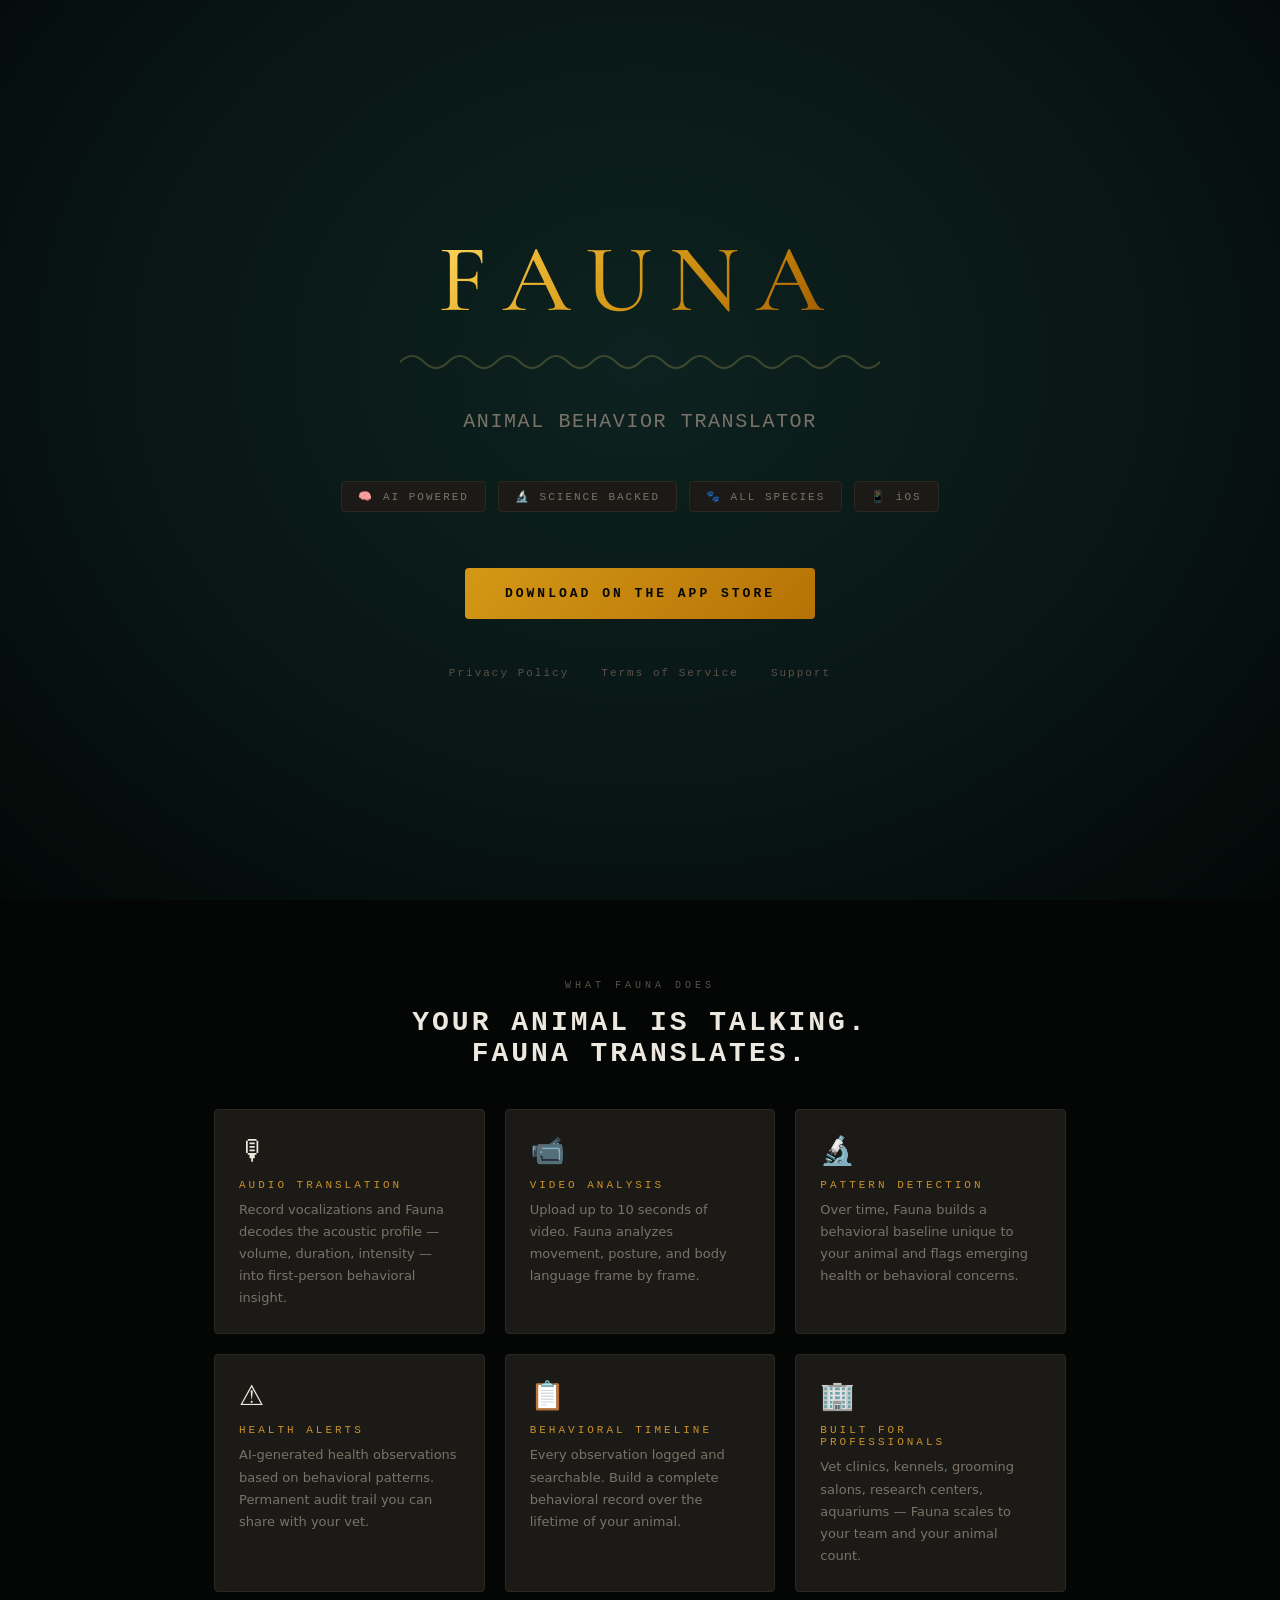
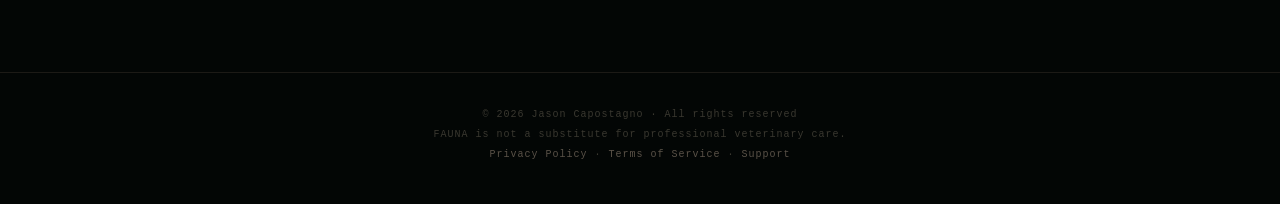
==== index.html @ 4f7bb205 "Create index.html" ====
<!DOCTYPE html>
<html lang="en">
<head>
<meta charset="UTF-8">
<meta name="viewport" content="width=device-width, initial-scale=1.0">
<title>Fauna — Animal Behavior Translator</title>
<style>
  @import url('https://fonts.googleapis.com/css2?family=Cormorant+Garamond:wght@400;500;600&display=swap');
  * { margin:0; padding:0; box-sizing:border-box; }
  body { background:#030605; color:#ede8df; font-family:system-ui,-apple-system,sans-serif; min-height:100vh; }
  .hero { min-height:100vh; display:flex; flex-direction:column; align-items:center; justify-content:center; padding:40px 24px; text-align:center; background:radial-gradient(ellipse at 50% 40%, #0d2220 0%, #081614 55%, #030807 100%); }
  .wordmark { font-family:'Cormorant Garamond',serif; font-weight:500; font-size:clamp(48px,10vw,96px); letter-spacing:0.18em; background:linear-gradient(135deg, #ffde6c 0%, #eebc3a 20%, #d49816 50%, #b67206 80%, #945002 100%); -webkit-background-clip:text; -webkit-text-fill-color:transparent; background-clip:text; margin-bottom:8px; }
  .wave { width:clamp(200px,60vw,480px); height:32px; margin-bottom:32px; }
  .tagline { font-size:clamp(14px,2.5vw,20px); color:#7a7268; letter-spacing:0.08em; margin-bottom:48px; font-family:monospace; }
  .pills { display:flex; gap:12px; flex-wrap:wrap; justify-content:center; margin-bottom:56px; }
  .pill { background:#1c1a16; border:1px solid #2c2820; border-radius:4px; padding:8px 16px; font-family:monospace; font-size:11px; letter-spacing:2px; color:#7a7268; }
  .cta { background:linear-gradient(135deg,#d49816,#b67206); color:#030605; font-family:monospace; font-weight:700; letter-spacing:3px; font-size:13px; border:none; border-radius:4px; padding:18px 40px; cursor:pointer; text-decoration:none; display:inline-block; }
  .links { display:flex; gap:32px; margin-top:48px; flex-wrap:wrap; justify-content:center; }
  .links a { color:#5a5248; font-family:monospace; font-size:11px; letter-spacing:2px; text-decoration:none; }
  .links a:hover { color:#ede8df; }
  .features { padding:80px 24px; max-width:900px; margin:0 auto; }
  .features-grid { display:grid; grid-template-columns:repeat(auto-fit,minmax(260px,1fr)); gap:20px; margin-top:40px; }
  .feature-card { background:#1c1a16; border:1px solid #2c2820; border-radius:4px; padding:24px; }
  .feature-icon { font-size:28px; margin-bottom:12px; }
  .feature-title { font-family:monospace; font-size:11px; letter-spacing:3px; color:#c8922a; margin-bottom:8px; }
  .feature-desc { font-size:13px; color:#7a7268; line-height:1.7; }
  .section-label { font-family:monospace; font-size:10px; letter-spacing:4px; color:#5a5248; text-align:center; margin-bottom:16px; }
  .section-title { font-family:monospace; font-size:clamp(18px,3vw,28px); letter-spacing:3px; color:#ede8df; text-align:center; }
  footer { border-top:1px solid #1c1a16; padding:32px 24px; text-align:center; }
  footer p { font-family:monospace; font-size:10px; color:#3a3830; letter-spacing:1px; line-height:2; }
</style>
</head>
<body>

<div class="hero">
  <div class="wordmark">FAUNA</div>
  <svg class="wave" viewBox="0 0 480 32" fill="none" xmlns="http://www.w3.org/2000/svg">
    <path d="M0 16 Q12 4, 24 16 Q36 28, 48 16 Q60 4, 72 16 Q84 28, 96 16 Q108 4, 120 16 Q132 28, 144 16 Q156 4, 168 16 Q180 28, 192 16 Q204 4, 216 16 Q228 28, 240 16 Q252 4, 264 16 Q276 28, 288 16 Q300 4, 312 16 Q324 28, 336 16 Q348 4, 360 16 Q372 28, 384 16 Q396 4, 408 16 Q420 28, 432 16 Q444 4, 456 16 Q468 28, 480 16" stroke="url(#gold)" stroke-width="2" stroke-linecap="round"/>
    <defs>
      <linearGradient id="gold" x1="0" y1="0" x2="480" y2="0">
        <stop offset="0%" stop-color="#ffde6c" stop-opacity="0.2"/>
        <stop offset="30%" stop-color="#d49816" stop-opacity="0.8"/>
        <stop offset="70%" stop-color="#d49816" stop-opacity="0.8"/>
        <stop offset="100%" stop-color="#945002" stop-opacity="0.2"/>
      </linearGradient>
    </defs>
  </svg>
  <p class="tagline">ANIMAL BEHAVIOR TRANSLATOR</p>
  <div class="pills">
    <div class="pill">🧠 AI POWERED</div>
    <div class="pill">🔬 SCIENCE BACKED</div>
    <div class="pill">🐾 ALL SPECIES</div>
    <div class="pill">📱 iOS</div>
  </div>
  <a class="cta" href="#">DOWNLOAD ON THE APP STORE</a>
  <div class="links">
    <a href="privacy.html">Privacy Policy</a>
    <a href="terms.html">Terms of Service</a>
    <a href="support.html">Support</a>
  </div>
</div>

<div class="features">
  <p class="section-label">WHAT FAUNA DOES</p>
  <h2 class="section-title">YOUR ANIMAL IS TALKING.<br>FAUNA TRANSLATES.</h2>
  <div class="features-grid">
    <div class="feature-card">
      <div class="feature-icon">🎙</div>
      <div class="feature-title">AUDIO TRANSLATION</div>
      <div class="feature-desc">Record vocalizations and Fauna decodes the acoustic profile — volume, duration, intensity — into first-person behavioral insight.</div>
    </div>
    <div class="feature-card">
      <div class="feature-icon">📹</div>
      <div class="feature-title">VIDEO ANALYSIS</div>
      <div class="feature-desc">Upload up to 10 seconds of video. Fauna analyzes movement, posture, and body language frame by frame.</div>
    </div>
    <div class="feature-card">
      <div class="feature-icon">🔬</div>
      <div class="feature-title">PATTERN DETECTION</div>
      <div class="feature-desc">Over time, Fauna builds a behavioral baseline unique to your animal and flags emerging health or behavioral concerns.</div>
    </div>
    <div class="feature-card">
      <div class="feature-icon">⚠️</div>
      <div class="feature-title">HEALTH ALERTS</div>
      <div class="feature-desc">AI-generated health observations based on behavioral patterns. Permanent audit trail you can share with your vet.</div>
    </div>
    <div class="feature-card">
      <div class="feature-icon">📋</div>
      <div class="feature-title">BEHAVIORAL TIMELINE</div>
      <div class="feature-desc">Every observation logged and searchable. Build a complete behavioral record over the lifetime of your animal.</div>
    </div>
    <div class="feature-card">
      <div class="feature-icon">🏢</div>
      <div class="feature-title">BUILT FOR PROFESSIONALS</div>
      <div class="feature-desc">Vet clinics, kennels, grooming salons, research centers, aquariums — Fauna scales to your team and your animal count.</div>
    </div>
  </div>
</div>

<footer>
  <p>© 2026 Jason Capostagno · All rights reserved</p>
  <p>FAUNA is not a substitute for professional veterinary care.</p>
  <p><a href="privacy.html" style="color:#5a5248;text-decoration:none;">Privacy Policy</a> · <a href="terms.html" style="color:#5a5248;text-decoration:none;">Terms of Service</a> · <a href="support.html" style="color:#5a5248;text-decoration:none;">Support</a></p>
</footer>

</body>
</html>
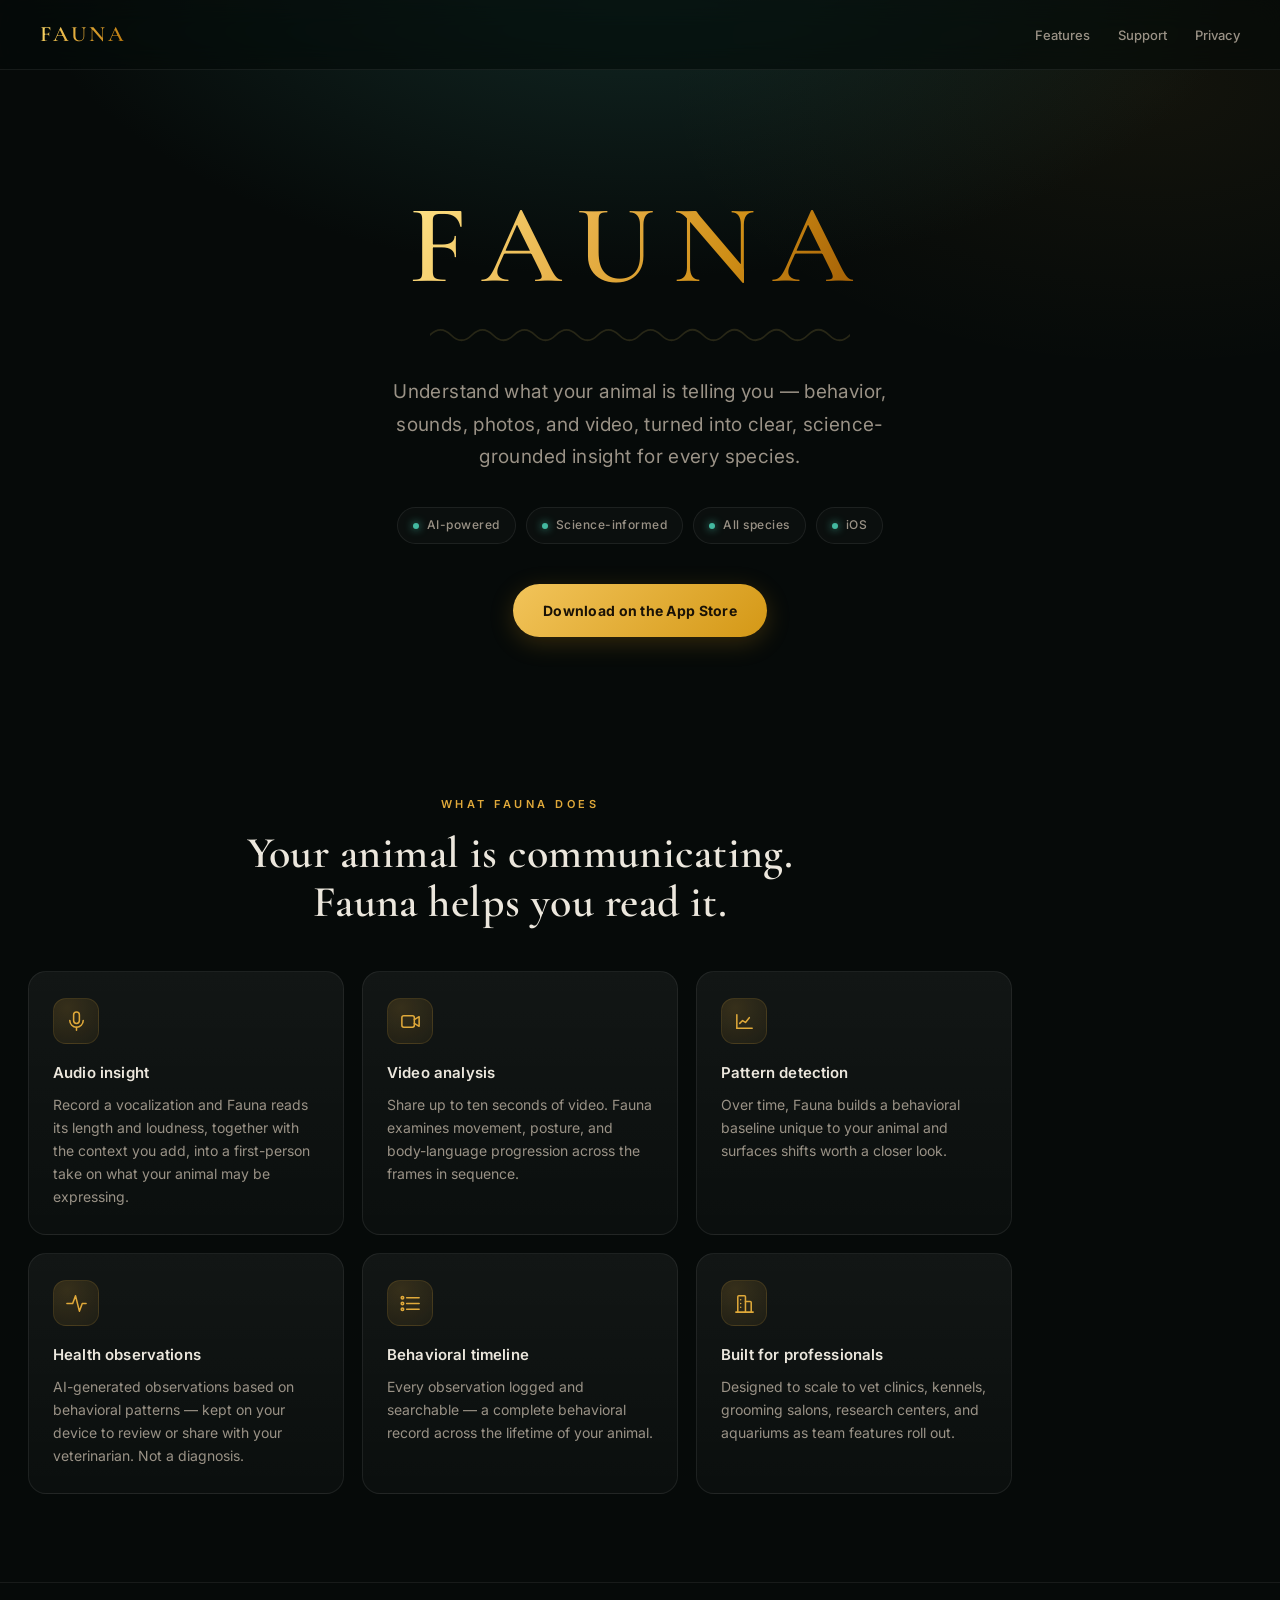
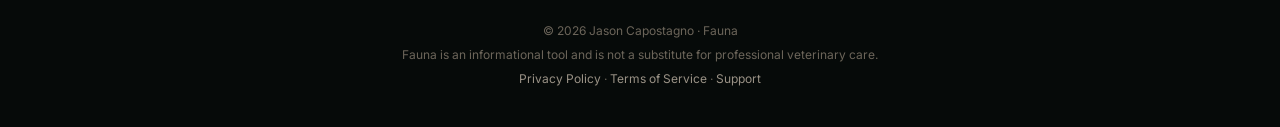
==== commit a9a44652: "Redesign site + publish accurate legal pages - New shared styles.css (modern dark Fauna look: Cormor" ====
--- a/index.html
+++ b/index.html
@@ -3,104 +3,85 @@
 <head>
 <meta charset="UTF-8">
 <meta name="viewport" content="width=device-width, initial-scale=1.0">
-<title>Fauna — Animal Behavior Translator</title>
-<style>
-  @import url('https://fonts.googleapis.com/css2?family=Cormorant+Garamond:wght@400;500;600&display=swap');
-  * { margin:0; padding:0; box-sizing:border-box; }
-  body { background:#030605; color:#ede8df; font-family:system-ui,-apple-system,sans-serif; min-height:100vh; }
-  .hero { min-height:100vh; display:flex; flex-direction:column; align-items:center; justify-content:center; padding:40px 24px; text-align:center; background:radial-gradient(ellipse at 50% 40%, #0d2220 0%, #081614 55%, #030807 100%); }
-  .wordmark { font-family:'Cormorant Garamond',serif; font-weight:500; font-size:clamp(48px,10vw,96px); letter-spacing:0.18em; background:linear-gradient(135deg, #ffde6c 0%, #eebc3a 20%, #d49816 50%, #b67206 80%, #945002 100%); -webkit-background-clip:text; -webkit-text-fill-color:transparent; background-clip:text; margin-bottom:8px; }
-  .wave { width:clamp(200px,60vw,480px); height:32px; margin-bottom:32px; }
-  .tagline { font-size:clamp(14px,2.5vw,20px); color:#7a7268; letter-spacing:0.08em; margin-bottom:48px; font-family:monospace; }
-  .pills { display:flex; gap:12px; flex-wrap:wrap; justify-content:center; margin-bottom:56px; }
-  .pill { background:#1c1a16; border:1px solid #2c2820; border-radius:4px; padding:8px 16px; font-family:monospace; font-size:11px; letter-spacing:2px; color:#7a7268; }
-  .cta { background:linear-gradient(135deg,#d49816,#b67206); color:#030605; font-family:monospace; font-weight:700; letter-spacing:3px; font-size:13px; border:none; border-radius:4px; padding:18px 40px; cursor:pointer; text-decoration:none; display:inline-block; }
-  .links { display:flex; gap:32px; margin-top:48px; flex-wrap:wrap; justify-content:center; }
-  .links a { color:#5a5248; font-family:monospace; font-size:11px; letter-spacing:2px; text-decoration:none; }
-  .links a:hover { color:#ede8df; }
-  .features { padding:80px 24px; max-width:900px; margin:0 auto; }
-  .features-grid { display:grid; grid-template-columns:repeat(auto-fit,minmax(260px,1fr)); gap:20px; margin-top:40px; }
-  .feature-card { background:#1c1a16; border:1px solid #2c2820; border-radius:4px; padding:24px; }
-  .feature-icon { font-size:28px; margin-bottom:12px; }
-  .feature-title { font-family:monospace; font-size:11px; letter-spacing:3px; color:#c8922a; margin-bottom:8px; }
-  .feature-desc { font-size:13px; color:#7a7268; line-height:1.7; }
-  .section-label { font-family:monospace; font-size:10px; letter-spacing:4px; color:#5a5248; text-align:center; margin-bottom:16px; }
-  .section-title { font-family:monospace; font-size:clamp(18px,3vw,28px); letter-spacing:3px; color:#ede8df; text-align:center; }
-  footer { border-top:1px solid #1c1a16; padding:32px 24px; text-align:center; }
-  footer p { font-family:monospace; font-size:10px; color:#3a3830; letter-spacing:1px; line-height:2; }
-</style>
+<title>Fauna — Understand Animal Behavior</title>
+<meta name="description" content="Fauna turns your animal's behavior, sounds, photos, and video into clear, science-grounded insight — for every species. iOS.">
+<link rel="stylesheet" href="styles.css">
 </head>
 <body>
 
-<div class="hero">
+<nav class="nav">
+  <a class="brand" href="index.html">FAUNA</a>
+  <div class="links">
+    <a href="#features">Features</a>
+    <a href="support.html">Support</a>
+    <a href="privacy.html">Privacy</a>
+  </div>
+</nav>
+
+<header class="hero">
   <div class="wordmark">FAUNA</div>
-  <svg class="wave" viewBox="0 0 480 32" fill="none" xmlns="http://www.w3.org/2000/svg">
+  <svg class="wave" viewBox="0 0 480 32" fill="none" xmlns="http://www.w3.org/2000/svg" aria-hidden="true">
     <path d="M0 16 Q12 4, 24 16 Q36 28, 48 16 Q60 4, 72 16 Q84 28, 96 16 Q108 4, 120 16 Q132 28, 144 16 Q156 4, 168 16 Q180 28, 192 16 Q204 4, 216 16 Q228 28, 240 16 Q252 4, 264 16 Q276 28, 288 16 Q300 4, 312 16 Q324 28, 336 16 Q348 4, 360 16 Q372 28, 384 16 Q396 4, 408 16 Q420 28, 432 16 Q444 4, 456 16 Q468 28, 480 16" stroke="url(#gold)" stroke-width="2" stroke-linecap="round"/>
-    <defs>
-      <linearGradient id="gold" x1="0" y1="0" x2="480" y2="0">
-        <stop offset="0%" stop-color="#ffde6c" stop-opacity="0.2"/>
-        <stop offset="30%" stop-color="#d49816" stop-opacity="0.8"/>
-        <stop offset="70%" stop-color="#d49816" stop-opacity="0.8"/>
-        <stop offset="100%" stop-color="#945002" stop-opacity="0.2"/>
-      </linearGradient>
-    </defs>
+    <defs><linearGradient id="gold" x1="0" y1="0" x2="480" y2="0">
+      <stop offset="0%" stop-color="#ffde6c" stop-opacity="0.15"/>
+      <stop offset="30%" stop-color="#e0a93a" stop-opacity="0.9"/>
+      <stop offset="70%" stop-color="#e0a93a" stop-opacity="0.9"/>
+      <stop offset="100%" stop-color="#945002" stop-opacity="0.15"/>
+    </linearGradient></defs>
   </svg>
-  <p class="tagline">ANIMAL BEHAVIOR TRANSLATOR</p>
+  <p class="tagline">Understand what your animal is telling you — behavior, sounds, photos, and video, turned into clear, science-grounded insight for every species.</p>
   <div class="pills">
-    <div class="pill">🧠 AI POWERED</div>
-    <div class="pill">🔬 SCIENCE BACKED</div>
-    <div class="pill">🐾 ALL SPECIES</div>
-    <div class="pill">📱 iOS</div>
+    <span class="pill">AI-powered</span>
+    <span class="pill">Science-informed</span>
+    <span class="pill">All species</span>
+    <span class="pill">iOS</span>
   </div>
-  <a class="cta" href="#">DOWNLOAD ON THE APP STORE</a>
-  <div class="links">
-    <a href="privacy.html">Privacy Policy</a>
-    <a href="terms.html">Terms of Service</a>
-    <a href="support.html">Support</a>
+  <a class="btn" href="#">Download on the App Store</a>
+</header>
+
+<section class="section wide" id="features">
+  <div class="section-head">
+    <span class="eyebrow">What Fauna does</span>
+    <h2 class="section-title">Your animal is communicating.<br>Fauna helps you read it.</h2>
   </div>
-</div>
-
-<div class="features">
-  <p class="section-label">WHAT FAUNA DOES</p>
-  <h2 class="section-title">YOUR ANIMAL IS TALKING.<br>FAUNA TRANSLATES.</h2>
-  <div class="features-grid">
-    <div class="feature-card">
-      <div class="feature-icon">🎙</div>
-      <div class="feature-title">AUDIO TRANSLATION</div>
-      <div class="feature-desc">Record vocalizations and Fauna decodes the acoustic profile — volume, duration, intensity — into first-person behavioral insight.</div>
+  <div class="grid">
+    <div class="card">
+      <div class="ic"><svg viewBox="0 0 24 24"><path d="M12 2a3 3 0 0 0-3 3v6a3 3 0 0 0 6 0V5a3 3 0 0 0-3-3Z"/><path d="M5 11a7 7 0 0 0 14 0"/><path d="M12 18v3"/></svg></div>
+      <h3>Audio insight</h3>
+      <p>Record a vocalization and Fauna reads its length and loudness, together with the context you add, into a first-person take on what your animal may be expressing.</p>
     </div>
-    <div class="feature-card">
-      <div class="feature-icon">📹</div>
-      <div class="feature-title">VIDEO ANALYSIS</div>
-      <div class="feature-desc">Upload up to 10 seconds of video. Fauna analyzes movement, posture, and body language frame by frame.</div>
+    <div class="card">
+      <div class="ic"><svg viewBox="0 0 24 24"><rect x="3" y="6" width="13" height="12" rx="2"/><path d="m16 10 5-3v10l-5-3"/></svg></div>
+      <h3>Video analysis</h3>
+      <p>Share up to ten seconds of video. Fauna examines movement, posture, and body-language progression across the frames in sequence.</p>
     </div>
-    <div class="feature-card">
-      <div class="feature-icon">🔬</div>
-      <div class="feature-title">PATTERN DETECTION</div>
-      <div class="feature-desc">Over time, Fauna builds a behavioral baseline unique to your animal and flags emerging health or behavioral concerns.</div>
+    <div class="card">
+      <div class="ic"><svg viewBox="0 0 24 24"><path d="M4 19V5"/><path d="M4 19h16"/><path d="m7 14 3-3 3 2 4-5"/></svg></div>
+      <h3>Pattern detection</h3>
+      <p>Over time, Fauna builds a behavioral baseline unique to your animal and surfaces shifts worth a closer look.</p>
     </div>
-    <div class="feature-card">
-      <div class="feature-icon">⚠️</div>
-      <div class="feature-title">HEALTH ALERTS</div>
-      <div class="feature-desc">AI-generated health observations based on behavioral patterns. Permanent audit trail you can share with your vet.</div>
+    <div class="card">
+      <div class="ic"><svg viewBox="0 0 24 24"><path d="M22 12h-4l-3 8-4-16-3 8H2"/></svg></div>
+      <h3>Health observations</h3>
+      <p>AI-generated observations based on behavioral patterns — kept on your device to review or share with your veterinarian. Not a diagnosis.</p>
     </div>
-    <div class="feature-card">
-      <div class="feature-icon">📋</div>
-      <div class="feature-title">BEHAVIORAL TIMELINE</div>
-      <div class="feature-desc">Every observation logged and searchable. Build a complete behavioral record over the lifetime of your animal.</div>
+    <div class="card">
+      <div class="ic"><svg viewBox="0 0 24 24"><path d="M8 6h13M8 12h13M8 18h13"/><circle cx="3.6" cy="6" r="1.3"/><circle cx="3.6" cy="12" r="1.3"/><circle cx="3.6" cy="18" r="1.3"/></svg></div>
+      <h3>Behavioral timeline</h3>
+      <p>Every observation logged and searchable — a complete behavioral record across the lifetime of your animal.</p>
     </div>
-    <div class="feature-card">
-      <div class="feature-icon">🏢</div>
-      <div class="feature-title">BUILT FOR PROFESSIONALS</div>
-      <div class="feature-desc">Vet clinics, kennels, grooming salons, research centers, aquariums — Fauna scales to your team and your animal count.</div>
+    <div class="card">
+      <div class="ic"><svg viewBox="0 0 24 24"><path d="M3 21h18"/><path d="M5 21V5a1 1 0 0 1 1-1h6a1 1 0 0 1 1 1v16"/><path d="M13 10h5a1 1 0 0 1 1 1v10"/><path d="M8 8h.01M8 12h.01M8 16h.01"/></svg></div>
+      <h3>Built for professionals</h3>
+      <p>Designed to scale to vet clinics, kennels, grooming salons, research centers, and aquariums as team features roll out.</p>
     </div>
   </div>
-</div>
+</section>
 
 <footer>
-  <p>© 2026 Jason Capostagno · All rights reserved</p>
-  <p>FAUNA is not a substitute for professional veterinary care.</p>
-  <p><a href="privacy.html" style="color:#5a5248;text-decoration:none;">Privacy Policy</a> · <a href="terms.html" style="color:#5a5248;text-decoration:none;">Terms of Service</a> · <a href="support.html" style="color:#5a5248;text-decoration:none;">Support</a></p>
+  <p>© 2026 Jason Capostagno · Fauna</p>
+  <p>Fauna is an informational tool and is not a substitute for professional veterinary care.</p>
+  <p><a href="privacy.html">Privacy Policy</a> · <a href="terms.html">Terms of Service</a> · <a href="support.html">Support</a></p>
 </footer>
 
 </body>
--- a/styles.css
+++ b/styles.css
@@ -0,0 +1,107 @@
+/* Fauna — shared site styles */
+@import url('https://fonts.googleapis.com/css2?family=Cormorant+Garamond:wght@500;600&family=Inter:wght@400;500;600;700&display=swap');
+
+:root {
+  --bg:#060a09; --bg-2:#0a100e;
+  --surface:rgba(255,255,255,.025); --surface-2:rgba(255,255,255,.05);
+  --border:rgba(224,169,58,.14); --border-soft:rgba(255,255,255,.07);
+  --text:#ece7dd; --muted:#9a9286; --muted-2:#6c655a;
+  --gold:#e0a93a; --gold-2:#d49816; --teal:#43b8a0;
+  --serif:'Cormorant Garamond',Georgia,serif;
+  --sans:'Inter',system-ui,-apple-system,sans-serif;
+  --maxw:760px;
+}
+* { margin:0; padding:0; box-sizing:border-box; }
+html { scroll-behavior:smooth; }
+body {
+  background:var(--bg); color:var(--text); font-family:var(--sans);
+  line-height:1.7; -webkit-font-smoothing:antialiased; min-height:100vh;
+  background-image:
+    radial-gradient(900px 500px at 50% -8%, rgba(31,73,66,.55), transparent 70%),
+    radial-gradient(700px 400px at 90% 10%, rgba(224,169,58,.06), transparent 70%);
+  background-attachment:fixed;
+}
+a { color:var(--gold); text-decoration:none; transition:color .2s; }
+a:hover { color:#f3cd7a; }
+strong { color:var(--text); font-weight:600; }
+
+/* Nav */
+.nav {
+  position:sticky; top:0; z-index:20; display:flex; align-items:center; justify-content:space-between;
+  padding:16px clamp(20px,5vw,40px); backdrop-filter:saturate(140%) blur(14px);
+  background:rgba(6,10,9,.62); border-bottom:1px solid var(--border-soft);
+}
+.nav .brand { font-family:var(--serif); font-weight:600; font-size:22px; letter-spacing:.14em;
+  background:linear-gradient(120deg,#ffde6c,#e0a93a 45%,#b67206); -webkit-background-clip:text;
+  background-clip:text; -webkit-text-fill-color:transparent; }
+.nav .links { display:flex; gap:clamp(14px,3vw,28px); }
+.nav .links a { color:var(--muted); font-size:13px; font-weight:500; }
+.nav .links a:hover { color:var(--text); }
+
+/* Layout */
+.wrap { max-width:var(--maxw); margin:0 auto; padding:56px clamp(20px,5vw,28px) 96px; }
+.wide { max-width:1040px; }
+.eyebrow { font-size:11px; font-weight:600; letter-spacing:.32em; text-transform:uppercase; color:var(--gold); }
+
+/* Hero */
+.hero { text-align:center; padding:clamp(70px,14vh,120px) 24px 64px; display:flex; flex-direction:column; align-items:center; }
+.wordmark { font-family:var(--serif); font-weight:600; font-size:clamp(56px,12vw,112px); letter-spacing:.16em;
+  line-height:1; background:linear-gradient(120deg,#ffe488,#e8b24a 38%,#cf8e16 68%,#9c5803);
+  -webkit-background-clip:text; background-clip:text; -webkit-text-fill-color:transparent; }
+.wave { width:clamp(220px,52vw,420px); height:30px; margin:18px 0 26px; opacity:.9; }
+.tagline { font-size:clamp(15px,2.4vw,19px); color:var(--muted); letter-spacing:.02em; max-width:540px; }
+.pills { display:flex; gap:10px; flex-wrap:wrap; justify-content:center; margin:34px 0 40px; }
+.pill { background:var(--surface); border:1px solid var(--border-soft); border-radius:999px;
+  padding:7px 15px; font-size:12px; font-weight:500; color:var(--muted); letter-spacing:.04em; }
+.pill::before { content:''; display:inline-block; width:6px; height:6px; border-radius:50%;
+  background:var(--teal); margin-right:8px; vertical-align:middle; box-shadow:0 0 8px var(--teal); }
+
+/* Buttons */
+.btn { display:inline-flex; align-items:center; gap:10px; font-weight:700; font-size:14px; letter-spacing:.02em;
+  color:#1a1206; background:linear-gradient(135deg,#f2c45a,#d49816); border:none; border-radius:999px;
+  padding:15px 30px; cursor:pointer; transition:transform .18s, box-shadow .18s; box-shadow:0 6px 24px rgba(212,152,22,.22); }
+.btn:hover { transform:translateY(-2px); box-shadow:0 10px 32px rgba(212,152,22,.34); color:#1a1206; }
+.btn.ghost { background:transparent; color:var(--text); border:1px solid var(--border); box-shadow:none; }
+.btn.ghost:hover { border-color:var(--gold); }
+
+/* Sections + feature cards */
+.section { padding:clamp(48px,8vw,88px) clamp(20px,5vw,28px); }
+.section-head { text-align:center; max-width:620px; margin:0 auto 44px; }
+.section-title { font-family:var(--serif); font-size:clamp(28px,5vw,44px); font-weight:600; letter-spacing:.01em; margin-top:12px; line-height:1.12; }
+.grid { display:grid; grid-template-columns:repeat(auto-fit,minmax(264px,1fr)); gap:18px; }
+.card { background:linear-gradient(180deg,var(--surface-2),var(--surface)); border:1px solid var(--border-soft);
+  border-radius:18px; padding:26px 24px; transition:transform .2s, border-color .2s, box-shadow .2s; }
+.card:hover { transform:translateY(-3px); border-color:var(--border); box-shadow:0 14px 40px rgba(0,0,0,.35); }
+.ic { width:46px; height:46px; border-radius:13px; display:flex; align-items:center; justify-content:center;
+  background:radial-gradient(120% 120% at 30% 20%, rgba(224,169,58,.18), rgba(224,169,58,.05));
+  border:1px solid var(--border); margin-bottom:16px; }
+.ic svg { width:23px; height:23px; stroke:var(--gold); fill:none; stroke-width:1.6; stroke-linecap:round; stroke-linejoin:round; }
+.card h3 { font-size:15px; font-weight:600; letter-spacing:.01em; margin-bottom:7px; }
+.card p { font-size:14px; color:var(--muted); line-height:1.65; }
+
+/* Document pages (legal / support) */
+.doc h1 { font-family:var(--serif); font-size:clamp(34px,6vw,46px); font-weight:600; letter-spacing:.01em; }
+.doc .updated { display:inline-block; margin:12px 0 36px; font-size:12px; font-weight:500; letter-spacing:.06em;
+  color:var(--muted); background:var(--surface); border:1px solid var(--border-soft); border-radius:999px; padding:5px 13px; }
+.doc h2 { font-size:13px; font-weight:700; letter-spacing:.16em; text-transform:uppercase; color:var(--gold);
+  margin:38px 0 12px; }
+.doc p { color:var(--muted); margin-bottom:15px; }
+.doc ul { margin:0 0 16px 20px; }
+.doc li { color:var(--muted); margin-bottom:8px; }
+.doc table { width:100%; border-collapse:collapse; margin:18px 0; }
+.doc th, .doc td { border:1px solid var(--border-soft); padding:9px 11px; font-size:13px; color:var(--muted); text-align:left; vertical-align:top; }
+.doc th { color:var(--gold); font-size:11px; letter-spacing:.06em; text-transform:uppercase; font-weight:600; }
+.faq { background:linear-gradient(180deg,var(--surface-2),var(--surface)); border:1px solid var(--border-soft);
+  border-radius:16px; padding:20px 22px; margin-bottom:12px; }
+.faq h3 { font-size:15px; font-weight:600; margin-bottom:7px; color:var(--text); }
+.faq p { margin-bottom:0; font-size:14px; }
+.contact { background:linear-gradient(135deg,rgba(224,169,58,.08),var(--surface)); border:1px solid var(--border);
+  border-radius:16px; padding:24px; margin-top:14px; }
+.contact h3 { font-size:13px; font-weight:700; letter-spacing:.12em; text-transform:uppercase; color:var(--gold); margin-bottom:8px; }
+.contact p { margin-bottom:0; color:var(--muted); }
+
+/* Footer */
+footer { border-top:1px solid var(--border-soft); padding:36px 24px; text-align:center; }
+footer p { font-size:12px; color:var(--muted-2); line-height:2; }
+footer a { color:var(--muted); }
+footer a:hover { color:var(--text); }
